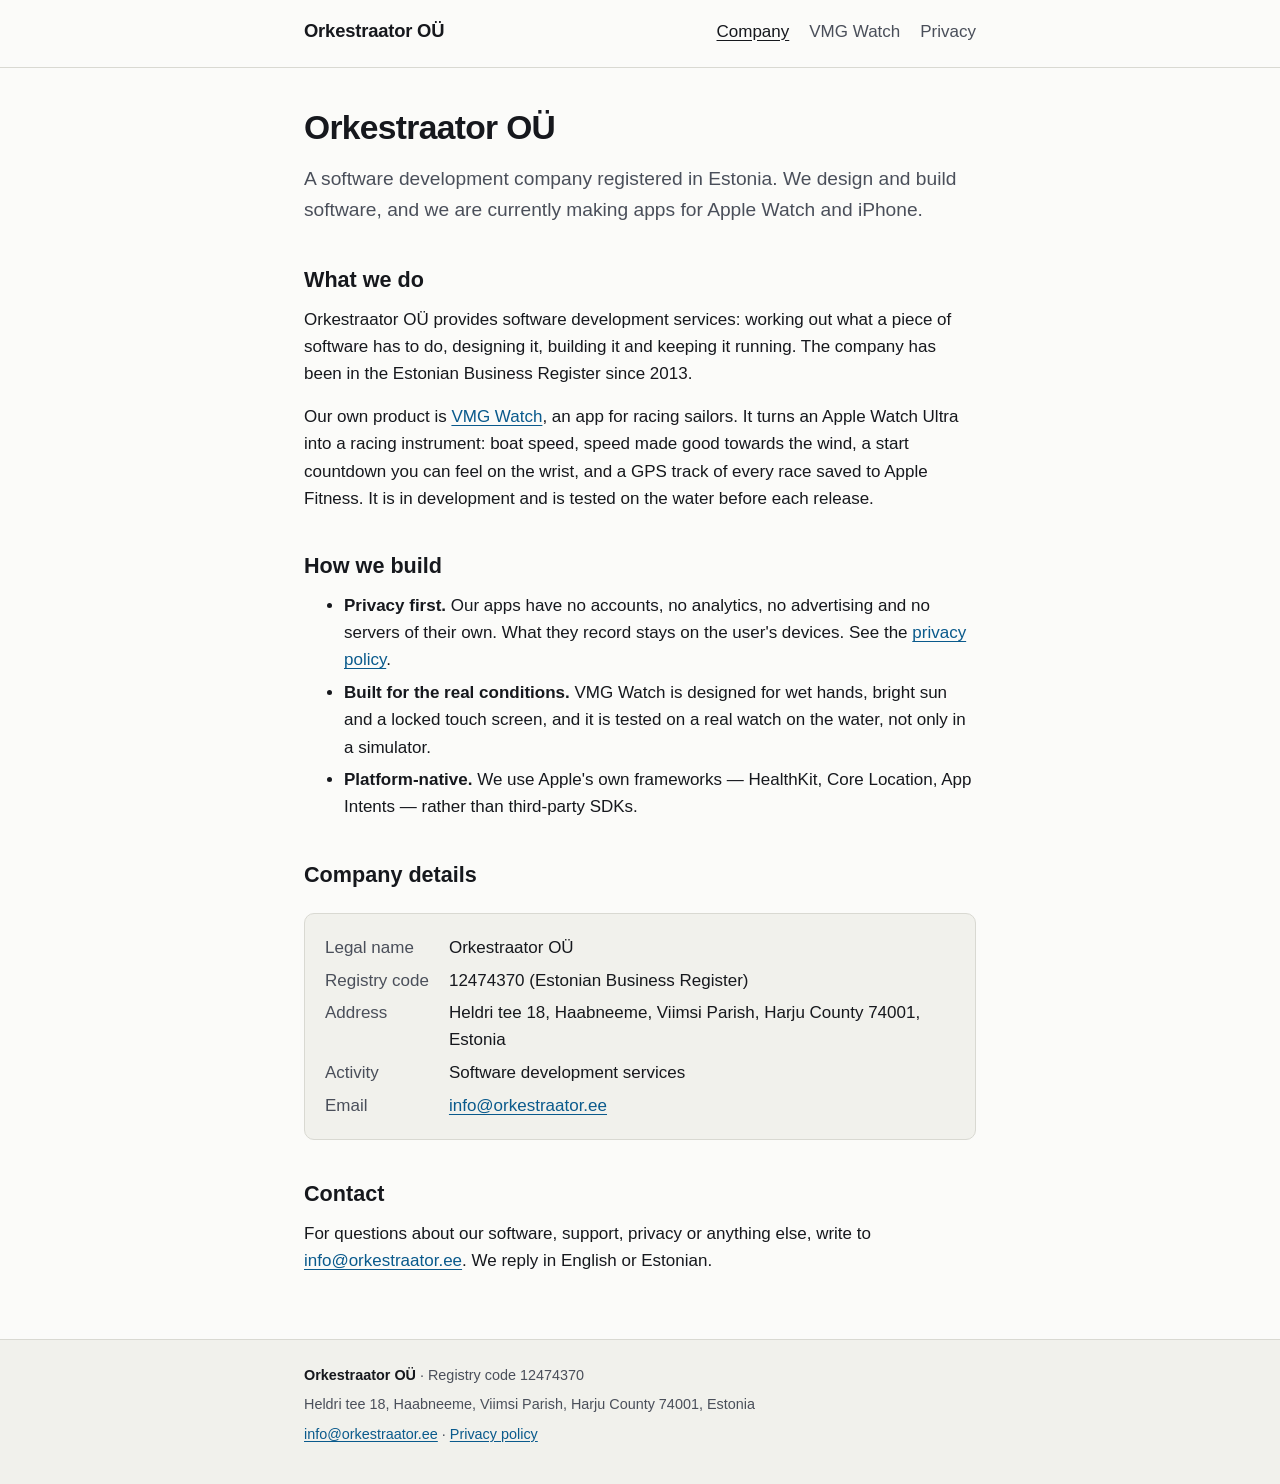
==== index.html @ 015c6e75 "Add the Orkestraator OÜ website: company, VMG Watch and privacy pages Co-Authored-By: Claude Opus 5." ====
<!doctype html>
<html lang="en">
<head>
<meta charset="utf-8">
<meta name="viewport" content="width=device-width, initial-scale=1">
<title>Orkestraator OÜ — software development</title>
<meta name="description" content="Orkestraator OÜ is an Estonian software development company. It builds VMG Watch, an Apple Watch app for sailing races.">
<link rel="stylesheet" href="/style.css">
</head>
<body>
<a class="skip" href="#main">Skip to content</a>
<header class="site">
  <div class="wrap">
    <a class="brand" href="/">Orkestraator OÜ</a>
    <nav aria-label="Main">
      <ul>
        <li><a href="/" aria-current="page">Company</a></li>
        <li><a href="/vmg-watch.html">VMG Watch</a></li>
        <li><a href="/privacy.html">Privacy</a></li>
      </ul>
    </nav>
  </div>
</header>

<main id="main">
  <div class="wrap">
    <h1>Orkestraator OÜ</h1>
    <p class="lead">A software development company registered in Estonia. We design and build
    software, and we are currently making apps for Apple Watch and iPhone.</p>

    <h2>What we do</h2>
    <p>Orkestraator OÜ provides software development services: working out what a piece of
    software has to do, designing it, building it and keeping it running. The company has been in
    the Estonian Business Register since 2013.</p>
    <p>Our own product is <a href="/vmg-watch.html">VMG Watch</a>, an app for racing sailors. It
    turns an Apple Watch Ultra into a racing instrument: boat speed, speed made good towards the
    wind, a start countdown you can feel on the wrist, and a GPS track of every race saved to Apple
    Fitness. It is in development and is tested on the water before each release.</p>

    <h2>How we build</h2>
    <ul>
      <li><strong>Privacy first.</strong> Our apps have no accounts, no analytics, no advertising
      and no servers of their own. What they record stays on the user's devices.
      See the <a href="/privacy.html">privacy policy</a>.</li>
      <li><strong>Built for the real conditions.</strong> VMG Watch is designed for wet hands,
      bright sun and a locked touch screen, and it is tested on a real watch on the water, not only
      in a simulator.</li>
      <li><strong>Platform-native.</strong> We use Apple's own frameworks — HealthKit, Core
      Location, App Intents — rather than third-party SDKs.</li>
    </ul>

    <h2>Company details</h2>
    <div class="card">
      <dl class="facts">
        <dt>Legal name</dt><dd>Orkestraator OÜ</dd>
        <dt>Registry code</dt><dd>12474370 (Estonian Business Register)</dd>
        <dt>Address</dt><dd>Heldri tee 18, Haabneeme, Viimsi Parish, Harju County 74001, Estonia</dd>
        <dt>Activity</dt><dd>Software development services</dd>
        <dt>Email</dt><dd><a href="mailto:info@orkestraator.ee">info@orkestraator.ee</a></dd>
      </dl>
    </div>

    <h2>Contact</h2>
    <p>For questions about our software, support, privacy or anything else, write to
    <a href="mailto:info@orkestraator.ee">info@orkestraator.ee</a>. We reply in English or
    Estonian.</p>
  </div>
</main>

<footer class="site">
  <div class="wrap">
    <p><strong>Orkestraator OÜ</strong> · Registry code 12474370</p>
    <p>Heldri tee 18, Haabneeme, Viimsi Parish, Harju County 74001, Estonia</p>
    <p><a href="mailto:info@orkestraator.ee">info@orkestraator.ee</a> · <a href="/privacy.html">Privacy policy</a></p>
  </div>
</footer>
</body>
</html>
---- style.css ----
:root {
  --bg: #fbfbf9;
  --surface: #f1f1ec;
  --text: #16181d;
  --muted: #4a4f5a;
  --line: #d9d9d2;
  --accent: #0a5a8c;
  --accent-text: #ffffff;
  color-scheme: light dark;
}

@media (prefers-color-scheme: dark) {
  :root {
    --bg: #111317;
    --surface: #1b1e24;
    --text: #eceae4;
    --muted: #b4b6bc;
    --line: #30343c;
    --accent: #7cc4f2;
    --accent-text: #0b1218;
  }
}

*, *::before, *::after { box-sizing: border-box; }

html { -webkit-text-size-adjust: 100%; }

body {
  margin: 0;
  background: var(--bg);
  color: var(--text);
  font: 17px/1.6 -apple-system, BlinkMacSystemFont, "Segoe UI", Roboto, "Helvetica Neue", Arial, sans-serif;
}

.wrap {
  max-width: 44rem;
  margin: 0 auto;
  padding: 0 1rem;
}

a { color: var(--accent); text-underline-offset: 0.15em; }
a:hover { text-decoration-thickness: 2px; }
a:focus-visible { outline: 2px solid var(--accent); outline-offset: 2px; border-radius: 2px; }

.skip {
  position: absolute;
  left: -999px;
}
.skip:focus { left: 1rem; top: 1rem; background: var(--bg); padding: 0.5rem; }

header.site {
  border-bottom: 1px solid var(--line);
}
header.site .wrap {
  display: flex;
  flex-wrap: wrap;
  align-items: baseline;
  justify-content: space-between;
  gap: 0.5rem 1.5rem;
  padding-top: 1rem;
  padding-bottom: 1rem;
}
.brand {
  font-weight: 700;
  font-size: 1.15rem;
  color: var(--text);
  text-decoration: none;
  letter-spacing: -0.01em;
}
nav ul {
  display: flex;
  flex-wrap: wrap;
  gap: 0.25rem 1.25rem;
  margin: 0;
  padding: 0;
  list-style: none;
}
nav a { color: var(--muted); text-decoration: none; font-weight: 500; }
nav a:hover, nav a[aria-current="page"] { color: var(--text); text-decoration: underline; }

main { padding: 2.5rem 0 3rem; }

h1 { font-size: 2.1rem; line-height: 1.2; letter-spacing: -0.02em; margin: 0 0 1rem; }
h2 { font-size: 1.35rem; line-height: 1.3; margin: 2.5rem 0 0.75rem; }
h3 { font-size: 1.05rem; margin: 1.75rem 0 0.5rem; }
p, ul, ol, dl, table { margin: 0 0 1rem; }
li { margin-bottom: 0.35rem; }

.lead { font-size: 1.2rem; color: var(--muted); }

.card {
  background: var(--surface);
  border: 1px solid var(--line);
  border-radius: 10px;
  padding: 1.25rem 1.25rem 0.25rem;
  margin: 1.5rem 0;
}

.tag {
  display: inline-block;
  font-size: 0.8rem;
  font-weight: 600;
  text-transform: uppercase;
  letter-spacing: 0.06em;
  padding: 0.15rem 0.55rem;
  border-radius: 999px;
  background: var(--accent);
  color: var(--accent-text);
  vertical-align: middle;
}

dl.facts { display: grid; grid-template-columns: max-content 1fr; gap: 0.35rem 1.25rem; }
dl.facts dt { color: var(--muted); }
dl.facts dd { margin: 0; }
@media (max-width: 30rem) {
  dl.facts { grid-template-columns: 1fr; gap: 0; }
  dl.facts dd { margin-bottom: 0.6rem; }
}

.table-scroll { overflow-x: auto; }
table { border-collapse: collapse; width: 100%; font-size: 0.95rem; }
th, td { text-align: left; vertical-align: top; padding: 0.5rem 0.75rem 0.5rem 0; border-bottom: 1px solid var(--line); }
th { font-weight: 600; }

.small { font-size: 0.9rem; color: var(--muted); }

footer.site {
  border-top: 1px solid var(--line);
  background: var(--surface);
  font-size: 0.9rem;
  color: var(--muted);
}
footer.site .wrap { padding-top: 1.5rem; padding-bottom: 2rem; }
footer.site p { margin: 0 0 0.4rem; }
footer.site strong { color: var(--text); }
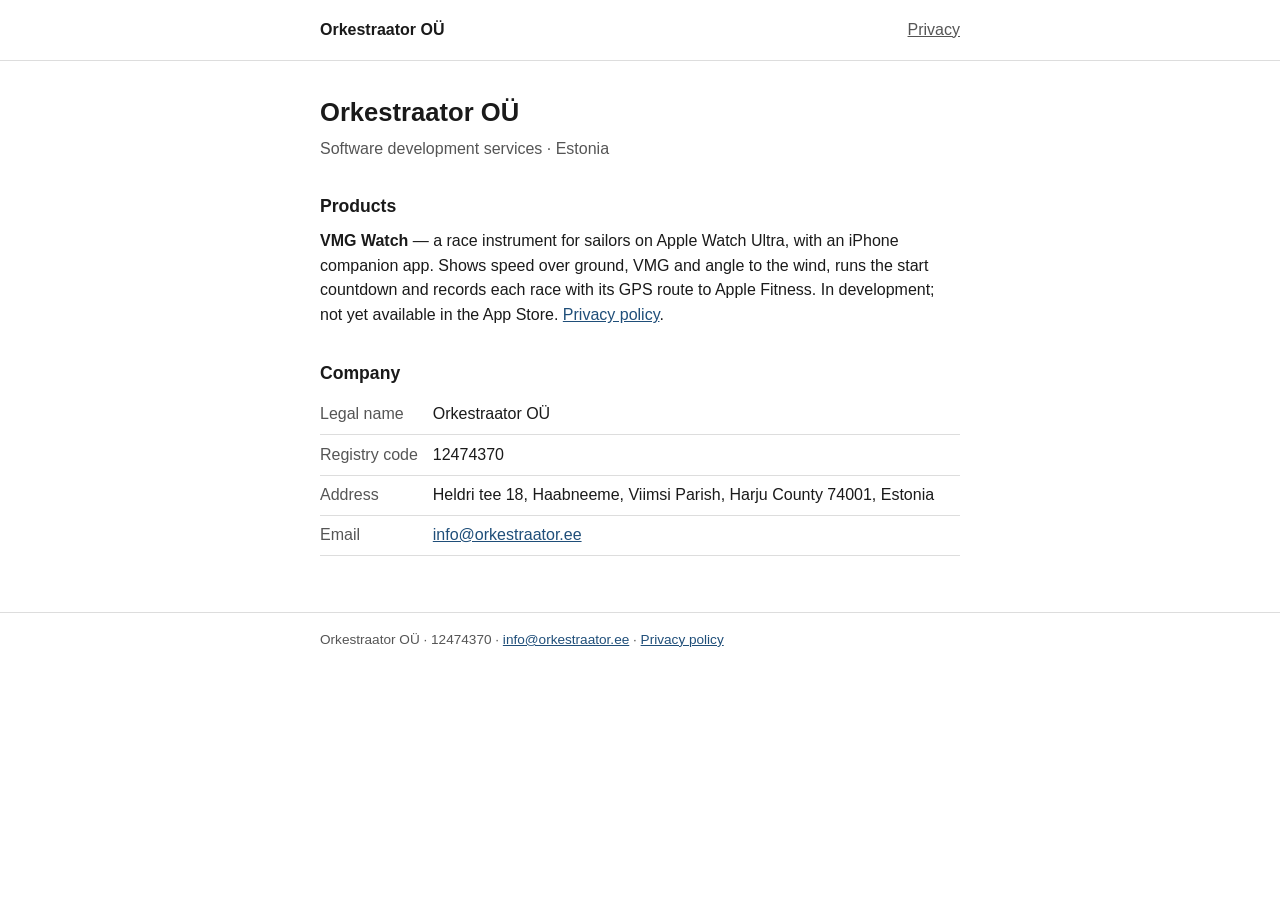
==== commit cb05d6f9: "Cut the site to one plain company page and the privacy policy Co-Authored-By: Claude Opus 5.5 <norep" ====
--- a/index.html
+++ b/index.html
@@ -3,75 +3,42 @@
 <head>
 <meta charset="utf-8">
 <meta name="viewport" content="width=device-width, initial-scale=1">
-<title>Orkestraator OÜ — software development</title>
-<meta name="description" content="Orkestraator OÜ is an Estonian software development company. It builds VMG Watch, an Apple Watch app for sailing races.">
+<title>Orkestraator OÜ</title>
+<meta name="description" content="Orkestraator OÜ — software development, Estonia. Developer of VMG Watch.">
 <link rel="stylesheet" href="/style.css">
 </head>
 <body>
-<a class="skip" href="#main">Skip to content</a>
-<header class="site">
+<header>
   <div class="wrap">
-    <a class="brand" href="/">Orkestraator OÜ</a>
-    <nav aria-label="Main">
-      <ul>
-        <li><a href="/" aria-current="page">Company</a></li>
-        <li><a href="/vmg-watch.html">VMG Watch</a></li>
-        <li><a href="/privacy.html">Privacy</a></li>
-      </ul>
-    </nav>
+    <a class="name" href="/">Orkestraator OÜ</a>
+    <nav><a href="/privacy.html">Privacy</a></nav>
   </div>
 </header>
 
-<main id="main">
+<main>
   <div class="wrap">
     <h1>Orkestraator OÜ</h1>
-    <p class="lead">A software development company registered in Estonia. We design and build
-    software, and we are currently making apps for Apple Watch and iPhone.</p>
+    <p class="sub">Software development services · Estonia</p>
 
-    <h2>What we do</h2>
-    <p>Orkestraator OÜ provides software development services: working out what a piece of
-    software has to do, designing it, building it and keeping it running. The company has been in
-    the Estonian Business Register since 2013.</p>
-    <p>Our own product is <a href="/vmg-watch.html">VMG Watch</a>, an app for racing sailors. It
-    turns an Apple Watch Ultra into a racing instrument: boat speed, speed made good towards the
-    wind, a start countdown you can feel on the wrist, and a GPS track of every race saved to Apple
-    Fitness. It is in development and is tested on the water before each release.</p>
+    <h2>Products</h2>
+    <p><strong>VMG Watch</strong> — a race instrument for sailors on Apple Watch Ultra, with an
+    iPhone companion app. Shows speed over ground, VMG and angle to the wind, runs the start
+    countdown and records each race with its GPS route to Apple Fitness. In development; not yet
+    available in the App Store. <a href="/privacy.html">Privacy policy</a>.</p>
 
-    <h2>How we build</h2>
-    <ul>
-      <li><strong>Privacy first.</strong> Our apps have no accounts, no analytics, no advertising
-      and no servers of their own. What they record stays on the user's devices.
-      See the <a href="/privacy.html">privacy policy</a>.</li>
-      <li><strong>Built for the real conditions.</strong> VMG Watch is designed for wet hands,
-      bright sun and a locked touch screen, and it is tested on a real watch on the water, not only
-      in a simulator.</li>
-      <li><strong>Platform-native.</strong> We use Apple's own frameworks — HealthKit, Core
-      Location, App Intents — rather than third-party SDKs.</li>
-    </ul>
-
-    <h2>Company details</h2>
-    <div class="card">
-      <dl class="facts">
-        <dt>Legal name</dt><dd>Orkestraator OÜ</dd>
-        <dt>Registry code</dt><dd>12474370 (Estonian Business Register)</dd>
-        <dt>Address</dt><dd>Heldri tee 18, Haabneeme, Viimsi Parish, Harju County 74001, Estonia</dd>
-        <dt>Activity</dt><dd>Software development services</dd>
-        <dt>Email</dt><dd><a href="mailto:info@orkestraator.ee">info@orkestraator.ee</a></dd>
-      </dl>
-    </div>
-
-    <h2>Contact</h2>
-    <p>For questions about our software, support, privacy or anything else, write to
-    <a href="mailto:info@orkestraator.ee">info@orkestraator.ee</a>. We reply in English or
-    Estonian.</p>
+    <h2>Company</h2>
+    <table>
+      <tr><th scope="row">Legal name</th><td>Orkestraator OÜ</td></tr>
+      <tr><th scope="row">Registry code</th><td>12474370</td></tr>
+      <tr><th scope="row">Address</th><td>Heldri tee 18, Haabneeme, Viimsi Parish, Harju County 74001, Estonia</td></tr>
+      <tr><th scope="row">Email</th><td><a href="mailto:info@orkestraator.ee">info@orkestraator.ee</a></td></tr>
+    </table>
   </div>
 </main>
 
-<footer class="site">
+<footer>
   <div class="wrap">
-    <p><strong>Orkestraator OÜ</strong> · Registry code 12474370</p>
-    <p>Heldri tee 18, Haabneeme, Viimsi Parish, Harju County 74001, Estonia</p>
-    <p><a href="mailto:info@orkestraator.ee">info@orkestraator.ee</a> · <a href="/privacy.html">Privacy policy</a></p>
+    <p>Orkestraator OÜ · 12474370 · <a href="mailto:info@orkestraator.ee">info@orkestraator.ee</a> · <a href="/privacy.html">Privacy policy</a></p>
   </div>
 </footer>
 </body>
--- a/style.css
+++ b/style.css
@@ -1,135 +1,55 @@
 :root {
-  --bg: #fbfbf9;
-  --surface: #f1f1ec;
-  --text: #16181d;
-  --muted: #4a4f5a;
-  --line: #d9d9d2;
-  --accent: #0a5a8c;
-  --accent-text: #ffffff;
+  --bg: #ffffff;
+  --text: #1a1a1a;
+  --muted: #555555;
+  --line: #dddddd;
+  --link: #1f4e79;
   color-scheme: light dark;
 }
 
 @media (prefers-color-scheme: dark) {
   :root {
-    --bg: #111317;
-    --surface: #1b1e24;
-    --text: #eceae4;
-    --muted: #b4b6bc;
-    --line: #30343c;
-    --accent: #7cc4f2;
-    --accent-text: #0b1218;
+    --bg: #161616;
+    --text: #e8e8e8;
+    --muted: #a8a8a8;
+    --line: #333333;
+    --link: #8db8e0;
   }
 }
-
-*, *::before, *::after { box-sizing: border-box; }
-
-html { -webkit-text-size-adjust: 100%; }
 
 body {
   margin: 0;
   background: var(--bg);
   color: var(--text);
-  font: 17px/1.6 -apple-system, BlinkMacSystemFont, "Segoe UI", Roboto, "Helvetica Neue", Arial, sans-serif;
+  font: 16px/1.55 "Helvetica Neue", Helvetica, Arial, sans-serif;
 }
 
-.wrap {
-  max-width: 44rem;
-  margin: 0 auto;
-  padding: 0 1rem;
-}
+.wrap { max-width: 40rem; margin: 0 auto; padding: 0 1rem; }
 
-a { color: var(--accent); text-underline-offset: 0.15em; }
-a:hover { text-decoration-thickness: 2px; }
-a:focus-visible { outline: 2px solid var(--accent); outline-offset: 2px; border-radius: 2px; }
+a { color: var(--link); }
 
-.skip {
-  position: absolute;
-  left: -999px;
-}
-.skip:focus { left: 1rem; top: 1rem; background: var(--bg); padding: 0.5rem; }
+header { border-bottom: 1px solid var(--line); }
+header .wrap { display: flex; justify-content: space-between; align-items: baseline; gap: 1rem; padding-top: 1.1rem; padding-bottom: 1.1rem; }
+header .name { font-weight: bold; color: var(--text); text-decoration: none; }
+header nav a { margin-left: 1rem; color: var(--muted); }
 
-header.site {
-  border-bottom: 1px solid var(--line);
-}
-header.site .wrap {
-  display: flex;
-  flex-wrap: wrap;
-  align-items: baseline;
-  justify-content: space-between;
-  gap: 0.5rem 1.5rem;
-  padding-top: 1rem;
-  padding-bottom: 1rem;
-}
-.brand {
-  font-weight: 700;
-  font-size: 1.15rem;
-  color: var(--text);
-  text-decoration: none;
-  letter-spacing: -0.01em;
-}
-nav ul {
-  display: flex;
-  flex-wrap: wrap;
-  gap: 0.25rem 1.25rem;
-  margin: 0;
-  padding: 0;
-  list-style: none;
-}
-nav a { color: var(--muted); text-decoration: none; font-weight: 500; }
-nav a:hover, nav a[aria-current="page"] { color: var(--text); text-decoration: underline; }
+main { padding: 2rem 0 2.5rem; }
 
-main { padding: 2.5rem 0 3rem; }
+h1 { font-size: 1.6rem; margin: 0 0 0.25rem; }
+h2 { font-size: 1.1rem; margin: 2rem 0 0.5rem; }
+h3 { font-size: 1rem; margin: 1.5rem 0 0.4rem; }
+p, ul, table { margin: 0 0 1rem; }
+li { margin-bottom: 0.3rem; }
 
-h1 { font-size: 2.1rem; line-height: 1.2; letter-spacing: -0.02em; margin: 0 0 1rem; }
-h2 { font-size: 1.35rem; line-height: 1.3; margin: 2.5rem 0 0.75rem; }
-h3 { font-size: 1.05rem; margin: 1.75rem 0 0.5rem; }
-p, ul, ol, dl, table { margin: 0 0 1rem; }
-li { margin-bottom: 0.35rem; }
+.sub, .small { color: var(--muted); }
+.small { font-size: 0.9rem; }
 
-.lead { font-size: 1.2rem; color: var(--muted); }
+table { border-collapse: collapse; width: 100%; }
+th, td { text-align: left; vertical-align: top; padding: 0.45rem 0.75rem 0.45rem 0; border-bottom: 1px solid var(--line); }
+th { font-weight: normal; color: var(--muted); white-space: nowrap; }
+thead th { font-weight: bold; color: var(--text); }
+.table-scroll { overflow-x: auto; }
 
-.card {
-  background: var(--surface);
-  border: 1px solid var(--line);
-  border-radius: 10px;
-  padding: 1.25rem 1.25rem 0.25rem;
-  margin: 1.5rem 0;
-}
-
-.tag {
-  display: inline-block;
-  font-size: 0.8rem;
-  font-weight: 600;
-  text-transform: uppercase;
-  letter-spacing: 0.06em;
-  padding: 0.15rem 0.55rem;
-  border-radius: 999px;
-  background: var(--accent);
-  color: var(--accent-text);
-  vertical-align: middle;
-}
-
-dl.facts { display: grid; grid-template-columns: max-content 1fr; gap: 0.35rem 1.25rem; }
-dl.facts dt { color: var(--muted); }
-dl.facts dd { margin: 0; }
-@media (max-width: 30rem) {
-  dl.facts { grid-template-columns: 1fr; gap: 0; }
-  dl.facts dd { margin-bottom: 0.6rem; }
-}
-
-.table-scroll { overflow-x: auto; }
-table { border-collapse: collapse; width: 100%; font-size: 0.95rem; }
-th, td { text-align: left; vertical-align: top; padding: 0.5rem 0.75rem 0.5rem 0; border-bottom: 1px solid var(--line); }
-th { font-weight: 600; }
-
-.small { font-size: 0.9rem; color: var(--muted); }
-
-footer.site {
-  border-top: 1px solid var(--line);
-  background: var(--surface);
-  font-size: 0.9rem;
-  color: var(--muted);
-}
-footer.site .wrap { padding-top: 1.5rem; padding-bottom: 2rem; }
-footer.site p { margin: 0 0 0.4rem; }
-footer.site strong { color: var(--text); }
+footer { border-top: 1px solid var(--line); font-size: 0.85rem; color: var(--muted); }
+footer .wrap { padding-top: 1rem; padding-bottom: 1.5rem; }
+footer p { margin: 0; }
